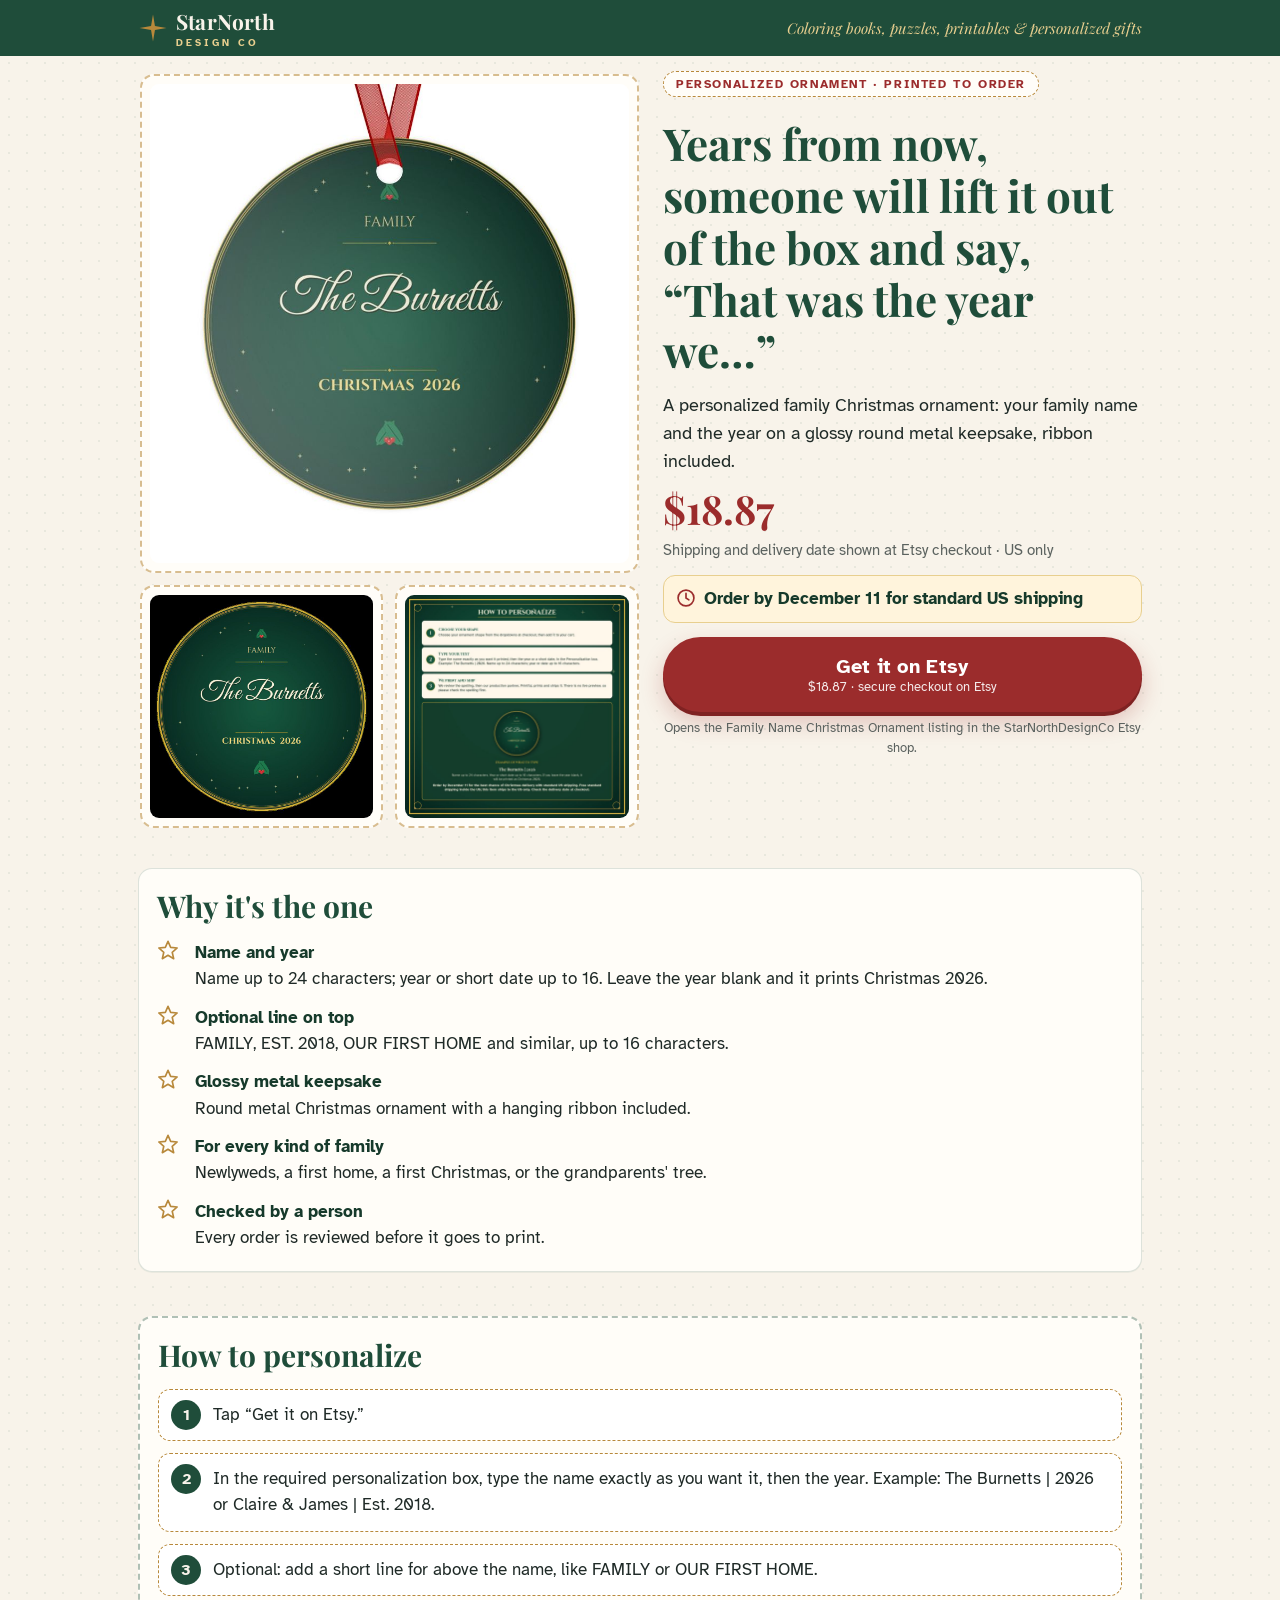
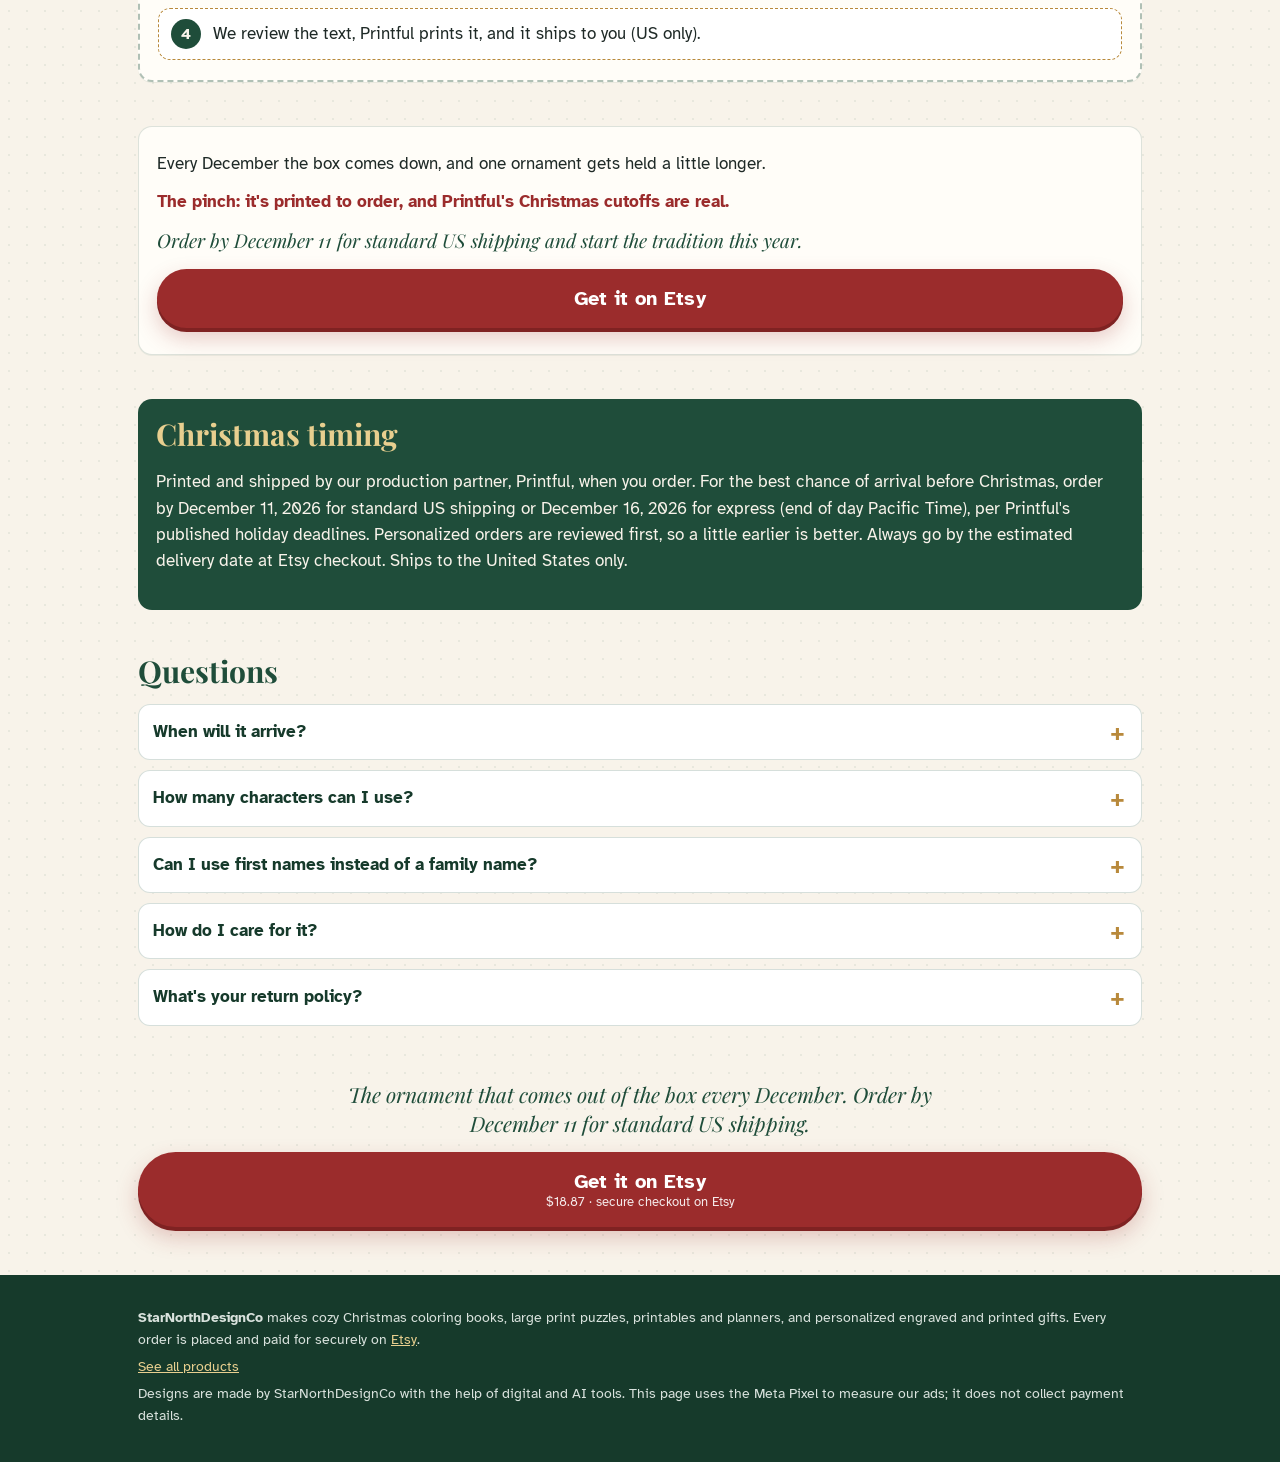
==== personalized-family-christmas-ornament/index.html @ a85f301a "Landing pages for Etsy Ads products" ====
<!doctype html>
<html lang="en"><head>
<meta charset="utf-8"><meta name="viewport" content="width=device-width,initial-scale=1,viewport-fit=cover">
<title>Personalized Christmas Ornament, Custom Family Name and Year | StarNorthDesignCo</title>
<meta name="description" content="Personalized family Christmas ornament with your family name and the year on a glossy round metal keepsake with ribbon. $18.87. Order by Dec 11 for standard US shipping.">
<meta name="theme-color" content="#1F4D3A">
<meta property="og:type" content="product"><meta property="og:title" content="Personalized Christmas Ornament, Custom Family Name and Year | StarNorthDesignCo">
<meta property="og:description" content="Personalized family Christmas ornament with your family name and the year on a glossy round metal keepsake with ribbon. $18.87. Order by Dec 11 for standard US shipping."><meta property="og:image" content="https://dburnett11155-rgb.github.io/starnorth-gifts/img/family-ornament/1.jpg">
<link rel="canonical" href="https://dburnett11155-rgb.github.io/starnorth-gifts/personalized-family-christmas-ornament/">
<link rel="preload" href="../assets/fonts/playfair-bold.woff2" as="font" type="font/woff2" crossorigin>
<link rel="stylesheet" href="../assets/style.css?v=20261118">
<link rel="icon" href="data:image/svg+xml,%3Csvg xmlns='http://www.w3.org/2000/svg' viewBox='0 0 40 40'%3E%3Cpath d='M20 2 L22.6 17.4 L38 20 L22.6 22.6 L20 38 L17.4 22.6 L2 20 L17.4 17.4 Z' fill='%23B8893B'/%3E%3C/svg%3E">
<script src="../config.js?v=20261118"></script>
<script src="../assets/pixel.js?v=20261118" defer></script>
<script type="application/ld+json">{"@context": "https://schema.org", "@type": "Product", "name": "Personalized Christmas Ornament, Family Name and Year", "description": "A personalized family Christmas ornament: your family name and the year on a glossy round metal keepsake, ribbon included.", "image": ["https://dburnett11155-rgb.github.io/starnorth-gifts/img/family-ornament/1.jpg"], "brand": {"@type": "Brand", "name": "StarNorthDesignCo"}, "sku": "4619229461", "offers": {"@type": "Offer", "price": "18.87", "priceCurrency": "USD", "availability": "https://schema.org/InStock", "url": "https://www.etsy.com/listing/4619229461"}}</script>
<script type="application/ld+json">{"@context": "https://schema.org", "@type": "FAQPage", "mainEntity": [{"@type": "Question", "name": "When will it arrive?", "acceptedAnswer": {"@type": "Answer", "text": "Printed and shipped by our production partner, Printful, when you order. For the best chance of arrival before Christmas, order by December 11, 2026 for standard US shipping or December 16, 2026 for express (end of day Pacific Time), per Printful's published holiday deadlines. Personalized orders are reviewed first, so a little earlier is better. Always go by the estimated delivery date at Etsy checkout. Ships to the United States only."}}, {"@type": "Question", "name": "How many characters can I use?", "acceptedAnswer": {"@type": "Answer", "text": "Name up to 24 characters (including spaces); year or short date up to 16; optional top line up to 16. Leave the year blank and it prints Christmas 2026."}}, {"@type": "Question", "name": "Can I use first names instead of a family name?", "acceptedAnswer": {"@type": "Answer", "text": "Yes. For example: Claire & James | Est. 2018."}}, {"@type": "Question", "name": "How do I care for it?", "acceptedAnswer": {"@type": "Answer", "text": "Wipe gently with a soft dry or slightly damp cloth. Store in a dry place between seasons."}}, {"@type": "Question", "name": "What's your return policy?", "acceptedAnswer": {"@type": "Answer", "text": "Because each piece is made to order with your text, please read the Returns & exchanges section on the Etsy listing for the exact policy before you buy. If something arrives damaged, or we made a mistake with your text, message us on Etsy and we'll help."}}]}</script>
</head>
<body>
<header class="top"><div class="wrap">
<a class="brand" href="../"><svg width="30" height="30" viewBox="0 0 40 40" aria-hidden="true"><path d="M20 2 L22.6 17.4 L38 20 L22.6 22.6 L20 38 L17.4 22.6 L2 20 L17.4 17.4 Z" fill="#B8893B"/></svg><span><b>StarNorth</b><small>DESIGN CO</small></span></a>
<span class="tag">Coloring books, puzzles, printables &amp; personalized gifts</span>
</div></header>
<main>
<div class="hero"><div class="wrap grid">
 <div><div class="gallery"><figure><img src="../img/family-ornament/1.jpg" alt="Personalized family Christmas ornament reading Family The Burnetts Christmas 2026" width="900" height="900" fetchpriority="high" decoding="async"></figure><figure><img src="../img/family-ornament/2.jpg" alt="Round metal family name ornament design" width="900" height="900" loading="lazy" decoding="async"></figure><figure><img src="../img/family-ornament/3.jpg" alt="How to personalize the family Christmas ornament" width="900" height="900" loading="lazy" decoding="async"></figure></div><p class="hint">Swipe for more photos</p></div>
 <div>
  <span class="eyebrow">Personalized ornament · printed to order</span>
  <h1>Years from now, someone will lift it out of the box and say, “That was the year we…”</h1>
  <p class="sub">A personalized family Christmas ornament: your family name and the year on a glossy round metal keepsake, ribbon included.</p>
  <div class="price"><strong>$18.87</strong><span>Shipping and delivery date shown at Etsy checkout · US only</span></div>
  <div class="cutoff"><svg width="20" height="20" viewBox="0 0 24 24" aria-hidden="true"><circle cx="12" cy="12" r="9.5" fill="none" stroke="#9B2C2C" stroke-width="2"/><path d="M12 6.5V12l3.5 2.2" fill="none" stroke="#9B2C2C" stroke-width="2" stroke-linecap="round"/></svg><span>Order by December 11 for standard US shipping</span></div>
  <a class="btn" data-etsy data-listing="4619229461" data-name="Family Name Christmas Ornament" data-price="18.87" data-placement="hero" href="https://www.etsy.com/listing/4619229461" rel="noopener">Get it on Etsy<small>$18.87 · secure checkout on Etsy</small></a>
  <p class="fine">Opens the Family Name Christmas Ornament listing in the StarNorthDesignCo Etsy shop.</p>
 </div>
</div></div>
<section><div class="wrap"><div class="card"><h2>Why it's the one</h2><ul class="bul"><li><svg class="star" width="22" height="22" viewBox="0 0 24 24" aria-hidden="true"><path d="M12 1.5l2.9 6.6 7.1.6-5.4 4.7 1.6 7-6.2-3.7-6.2 3.7 1.6-7L2 8.7l7.1-.6z" fill="none" stroke="#B8893B" stroke-width="1.8" stroke-linejoin="round"/></svg><span><b>Name and year</b>Name up to 24 characters; year or short date up to 16. Leave the year blank and it prints Christmas 2026.</span></li><li><svg class="star" width="22" height="22" viewBox="0 0 24 24" aria-hidden="true"><path d="M12 1.5l2.9 6.6 7.1.6-5.4 4.7 1.6 7-6.2-3.7-6.2 3.7 1.6-7L2 8.7l7.1-.6z" fill="none" stroke="#B8893B" stroke-width="1.8" stroke-linejoin="round"/></svg><span><b>Optional line on top</b>FAMILY, EST. 2018, OUR FIRST HOME and similar, up to 16 characters.</span></li><li><svg class="star" width="22" height="22" viewBox="0 0 24 24" aria-hidden="true"><path d="M12 1.5l2.9 6.6 7.1.6-5.4 4.7 1.6 7-6.2-3.7-6.2 3.7 1.6-7L2 8.7l7.1-.6z" fill="none" stroke="#B8893B" stroke-width="1.8" stroke-linejoin="round"/></svg><span><b>Glossy metal keepsake</b>Round metal Christmas ornament with a hanging ribbon included.</span></li><li><svg class="star" width="22" height="22" viewBox="0 0 24 24" aria-hidden="true"><path d="M12 1.5l2.9 6.6 7.1.6-5.4 4.7 1.6 7-6.2-3.7-6.2 3.7 1.6-7L2 8.7l7.1-.6z" fill="none" stroke="#B8893B" stroke-width="1.8" stroke-linejoin="round"/></svg><span><b>For every kind of family</b>Newlyweds, a first home, a first Christmas, or the grandparents&#x27; tree.</span></li><li><svg class="star" width="22" height="22" viewBox="0 0 24 24" aria-hidden="true"><path d="M12 1.5l2.9 6.6 7.1.6-5.4 4.7 1.6 7-6.2-3.7-6.2 3.7 1.6-7L2 8.7l7.1-.6z" fill="none" stroke="#B8893B" stroke-width="1.8" stroke-linejoin="round"/></svg><span><b>Checked by a person</b>Every order is reviewed before it goes to print.</span></li></ul></div></div></section>
<section><div class="wrap"><div class="card outline"><h2>How to personalize</h2><ol class="steps"><li>Tap “Get it on Etsy.”</li><li>In the required personalization box, type the name exactly as you want it, then the year. Example: The Burnetts | 2026 or Claire &amp; James | Est. 2018.</li><li>Optional: add a short line for above the name, like FAMILY or OUR FIRST HOME.</li><li>We review the text, Printful prints it, and it ships to you (US only).</li></ol></div></div></section>
<section><div class="wrap"><div class="card swing"><p>Every December the box comes down, and one ornament gets held a little longer.</p><p class="pinch">The pinch: it&#x27;s printed to order, and Printful&#x27;s Christmas cutoffs are real.</p><p class="relief">Order by December 11 for standard US shipping and start the tradition this year.</p><a class="btn" data-etsy data-listing="4619229461" data-name="Family Name Christmas Ornament" data-price="18.87" data-placement="story" href="https://www.etsy.com/listing/4619229461" rel="noopener">Get it on Etsy</a></div></div></section>
<section><div class="wrap"><div class="timing"><h2>Christmas timing</h2><p>Printed and shipped by our production partner, Printful, when you order. For the best chance of arrival before Christmas, order by December 11, 2026 for standard US shipping or December 16, 2026 for express (end of day Pacific Time), per Printful&#x27;s published holiday deadlines. Personalized orders are reviewed first, so a little earlier is better. Always go by the estimated delivery date at Etsy checkout. Ships to the United States only.</p></div></div></section>
<section><div class="wrap"><h2>Questions</h2><details><summary>When will it arrive?</summary><p>Printed and shipped by our production partner, Printful, when you order. For the best chance of arrival before Christmas, order by December 11, 2026 for standard US shipping or December 16, 2026 for express (end of day Pacific Time), per Printful&#x27;s published holiday deadlines. Personalized orders are reviewed first, so a little earlier is better. Always go by the estimated delivery date at Etsy checkout. Ships to the United States only.</p></details><details><summary>How many characters can I use?</summary><p>Name up to 24 characters (including spaces); year or short date up to 16; optional top line up to 16. Leave the year blank and it prints Christmas 2026.</p></details><details><summary>Can I use first names instead of a family name?</summary><p>Yes. For example: Claire &amp; James | Est. 2018.</p></details><details><summary>How do I care for it?</summary><p>Wipe gently with a soft dry or slightly damp cloth. Store in a dry place between seasons.</p></details><details><summary>What&#x27;s your return policy?</summary><p>Because each piece is made to order with your text, please read the Returns &amp; exchanges section on the Etsy listing for the exact policy before you buy. If something arrives damaged, or we made a mistake with your text, message us on Etsy and we&#x27;ll help.</p></details></div></section>
<section><div class="wrap"><p class="core">The ornament that comes out of the box every December. Order by December 11 for standard US shipping.</p><a class="btn" data-etsy data-listing="4619229461" data-name="Family Name Christmas Ornament" data-price="18.87" data-placement="bottom" href="https://www.etsy.com/listing/4619229461" rel="noopener">Get it on Etsy<small>$18.87 · secure checkout on Etsy</small></a></div></section>
</main>
<footer class="foot"><div class="wrap">
<p><b>StarNorthDesignCo</b> makes cozy Christmas coloring books, large print puzzles, printables and planners, and personalized engraved and printed gifts. Every order is placed and paid for securely on <a href="https://www.etsy.com/shop/StarNorthDesignCo" rel="noopener">Etsy</a>.</p>
<p><a href="../">See all products</a></p>
<p>Designs are made by StarNorthDesignCo with the help of digital and AI tools. This page uses the Meta Pixel to measure our ads; it does not collect payment details.</p>
</div></footer>
<div class="sticky"><div class="wrap"><div class="p">$18.87<small>Order by December 11 for standard US shipping</small></div><a class="btn" data-etsy data-listing="4619229461" data-name="Family Name Christmas Ornament" data-price="18.87" data-placement="sticky" href="https://www.etsy.com/listing/4619229461" rel="noopener">Get it on Etsy</a></div></div>
</body></html>
---- assets/style.css ----
@font-face{font-family:"Playfair";src:url(fonts/playfair-bold.woff2) format("woff2");font-weight:700;font-display:swap}
@font-face{font-family:"Playfair";src:url(fonts/playfair-italic.woff2) format("woff2");font-style:italic;font-weight:400;font-display:swap}
@font-face{font-family:"Atkinson";src:url(fonts/atkinson.woff2) format("woff2");font-weight:400;font-display:swap}
@font-face{font-family:"Atkinson";src:url(fonts/atkinson-bold.woff2) format("woff2");font-weight:700;font-display:swap}
:root{--green:#1F4D3A;--green-d:#163a2b;--gold:#B8893B;--gold-l:#E8CF8F;--red:#9B2C2C;--red-d:#7f2222;--cream:#F8F3EA;--paper:#fffdf8;--ink:#1F2A27;--muted:#5b625f;--r:14px}
*{box-sizing:border-box}
html{-webkit-text-size-adjust:100%}
body{margin:0;font:400 17px/1.55 Atkinson,system-ui,-apple-system,"Segoe UI",Roboto,sans-serif;color:var(--ink);
 background:var(--cream) radial-gradient(rgba(31,77,58,.07) 1px,transparent 1.2px) 0 0/18px 18px;padding-bottom:84px}
img{max-width:100%;height:auto;display:block}
a{color:var(--green)}
h1,h2,h3{font-family:Playfair,Georgia,serif;font-weight:700;line-height:1.18;color:var(--green);margin:0 0 .5em}
.wrap{max-width:1040px;margin:0 auto;padding:0 18px}
.top{background:var(--green);color:var(--cream)}
.top .wrap{display:flex;align-items:center;gap:10px;min-height:56px}
.brand{display:flex;align-items:center;gap:8px;color:var(--cream);text-decoration:none}
.brand b{font:700 21px Playfair,Georgia,serif;letter-spacing:.2px}
.brand small{font:700 10px Atkinson,sans-serif;letter-spacing:3px;color:var(--gold-l);display:block;margin-top:-3px}
.tag{margin-left:auto;font:italic 400 13px Playfair,Georgia,serif;color:var(--gold-l);text-align:right;max-width:52%}
.hero{padding:14px 0 8px}
.grid{display:grid;gap:22px}
.eyebrow{display:inline-block;font:700 12px Atkinson,sans-serif;letter-spacing:1.6px;text-transform:uppercase;color:var(--red);border:1.5px dashed var(--gold);border-radius:999px;padding:5px 12px;background:var(--paper)}
h1{font-size:clamp(28px,7.4vw,44px);margin:.45em 0 .35em}
.sub{font-size:18px;color:var(--ink);margin:0 0 14px}
.price{display:flex;align-items:baseline;gap:10px;flex-wrap:wrap;margin:6px 0 4px}
.price strong{font:700 40px/1 Playfair,Georgia,serif;color:var(--red)}
.price span{font-size:15px;color:var(--muted)}
.cutoff{display:flex;gap:8px;align-items:flex-start;background:#fff4dc;border:1.5px solid var(--gold-l);border-radius:12px;padding:10px 12px;margin:12px 0;font-weight:700;color:var(--green-d)}
.cutoff svg{flex:none;margin-top:2px}
.btn{display:block;text-align:center;text-decoration:none;font:700 20px Atkinson,sans-serif;letter-spacing:.3px;color:#fff;background:var(--red);
 border-radius:999px;padding:17px 22px;box-shadow:0 4px 0 var(--red-d),0 10px 22px rgba(155,44,44,.25);margin:14px 0 6px;transition:transform .08s}
.btn:active{transform:translateY(2px);box-shadow:0 2px 0 var(--red-d)}
.btn small{display:block;font-size:13px;font-weight:400;opacity:.9;letter-spacing:0}
.fine{font-size:13px;color:var(--muted);text-align:center;margin:4px 0 0}
.gallery{display:flex;gap:12px;overflow-x:auto;scroll-snap-type:x mandatory;padding:4px 2px 10px;-webkit-overflow-scrolling:touch}
.gallery figure{flex:0 0 80%;margin:0;scroll-snap-align:center;background:var(--paper);border:2px dashed rgba(184,137,59,.55);border-radius:var(--r);padding:8px}
.gallery img{border-radius:9px;width:100%;aspect-ratio:1/1;object-fit:contain;background:#fff}
.hint{font-size:13px;color:var(--muted);text-align:center;margin:0}
section{padding:22px 0}
.card{background:var(--paper);border:1.5px solid rgba(31,77,58,.15);border-radius:var(--r);padding:20px 18px;box-shadow:0 1px 0 rgba(31,77,58,.06)}
.card.outline{border:2px dashed rgba(31,77,58,.35)}
h2{font-size:clamp(23px,5.6vw,30px)}
.bul{list-style:none;padding:0;margin:0;display:grid;gap:12px}
.bul li{display:grid;grid-template-columns:28px 1fr;gap:10px;align-items:start}
.bul b{display:block;color:var(--green-d)}
.star{color:var(--gold)}
.steps{counter-reset:s;list-style:none;padding:0;margin:0;display:grid;gap:12px}
.steps li{counter-increment:s;position:relative;padding:12px 12px 12px 54px;background:#fff;border:1.5px dashed var(--gold);border-radius:12px}
.steps li:before{content:counter(s);position:absolute;left:12px;top:10px;width:30px;height:30px;border-radius:50%;background:var(--green);color:var(--cream);font:700 16px/30px Atkinson,sans-serif;text-align:center}
.swing p{margin:.2em 0 .7em}
.swing .pinch{color:var(--red);font-weight:700}
.swing .relief{font:italic 400 19px/1.45 Playfair,Georgia,serif;color:var(--green)}
.timing{background:var(--green);color:var(--cream);border-radius:var(--r);padding:18px}
.timing h2{color:var(--gold-l)}
details{background:#fff;border:1.5px solid rgba(31,77,58,.18);border-radius:12px;margin:0 0 10px;padding:0 14px}
summary{cursor:pointer;font-weight:700;padding:14px 26px 14px 0;list-style:none;position:relative;color:var(--green-d)}
summary::-webkit-details-marker{display:none}
summary:after{content:"+";position:absolute;right:2px;top:9px;font-size:24px;color:var(--gold)}
details[open] summary:after{content:"–"}
details p{margin:0 0 14px}
.core{text-align:center;font:italic 400 21px/1.4 Playfair,Georgia,serif;color:var(--green);margin:0 auto 6px;max-width:620px}
.foot{background:var(--green-d);color:#d9e2dd;font-size:14px;padding:26px 0 30px;margin-top:20px}
.foot a{color:var(--gold-l)}
.foot p{margin:.4em 0}
.sticky{position:fixed;left:0;right:0;bottom:0;z-index:20;background:rgba(255,253,248,.97);border-top:2px solid var(--gold-l);box-shadow:0 -6px 18px rgba(0,0,0,.08);padding:10px 14px calc(10px + env(safe-area-inset-bottom))}
.sticky .wrap{display:flex;align-items:center;gap:12px;padding:0}
.sticky .p{font:700 24px Playfair,Georgia,serif;color:var(--red);white-space:nowrap}
.sticky .p small{display:block;font:400 11px Atkinson,sans-serif;color:var(--muted);max-width:120px;white-space:normal;line-height:1.2}
.sticky .btn{flex:1;margin:0;padding:13px 16px;font-size:17px}
/* index */
.cards{display:grid;gap:16px;grid-template-columns:1fr}
.pcard{display:grid;grid-template-columns:112px 1fr;gap:12px;align-items:center;text-decoration:none;color:var(--ink);background:var(--paper);border:2px dashed rgba(184,137,59,.5);border-radius:var(--r);padding:10px}
.pcard img{border-radius:9px;background:#fff;aspect-ratio:1/1;object-fit:contain}
.pcard h3{font-size:18px;margin:0 0 4px}
.pcard .pp{color:var(--red);font-weight:700}
.pcard .k{font-size:12px;letter-spacing:1.2px;text-transform:uppercase;color:var(--muted)}
.featured{border-color:var(--red)}
@media(min-width:760px){
 body{padding-bottom:0}
 .grid{grid-template-columns:1.05fr 1fr;align-items:start}
 .gallery{display:grid;grid-template-columns:1fr 1fr;overflow:visible}
 .gallery figure{flex:none}
 .gallery figure:first-child{grid-column:1/-1}
 .hint{display:none}
 .sticky{display:none}
 .cards{grid-template-columns:1fr 1fr}
 .tag{font-size:15px}
}
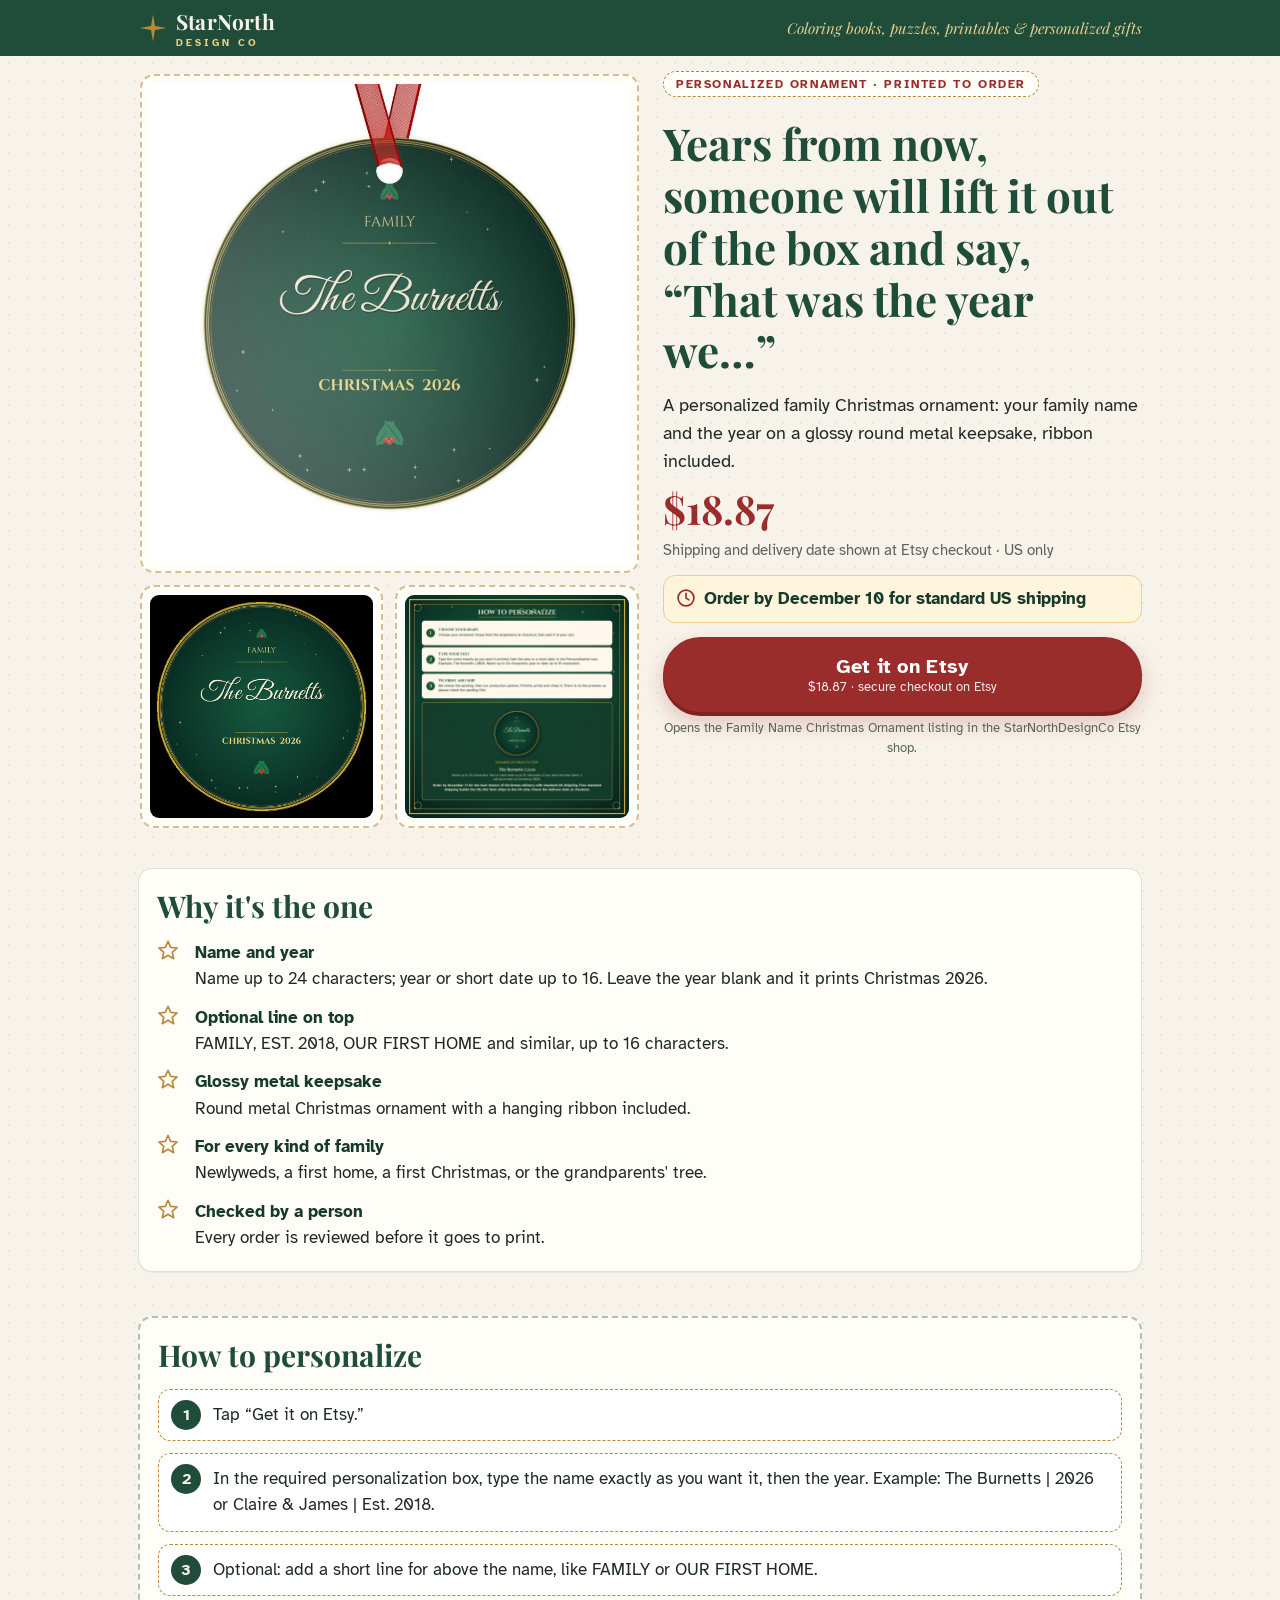
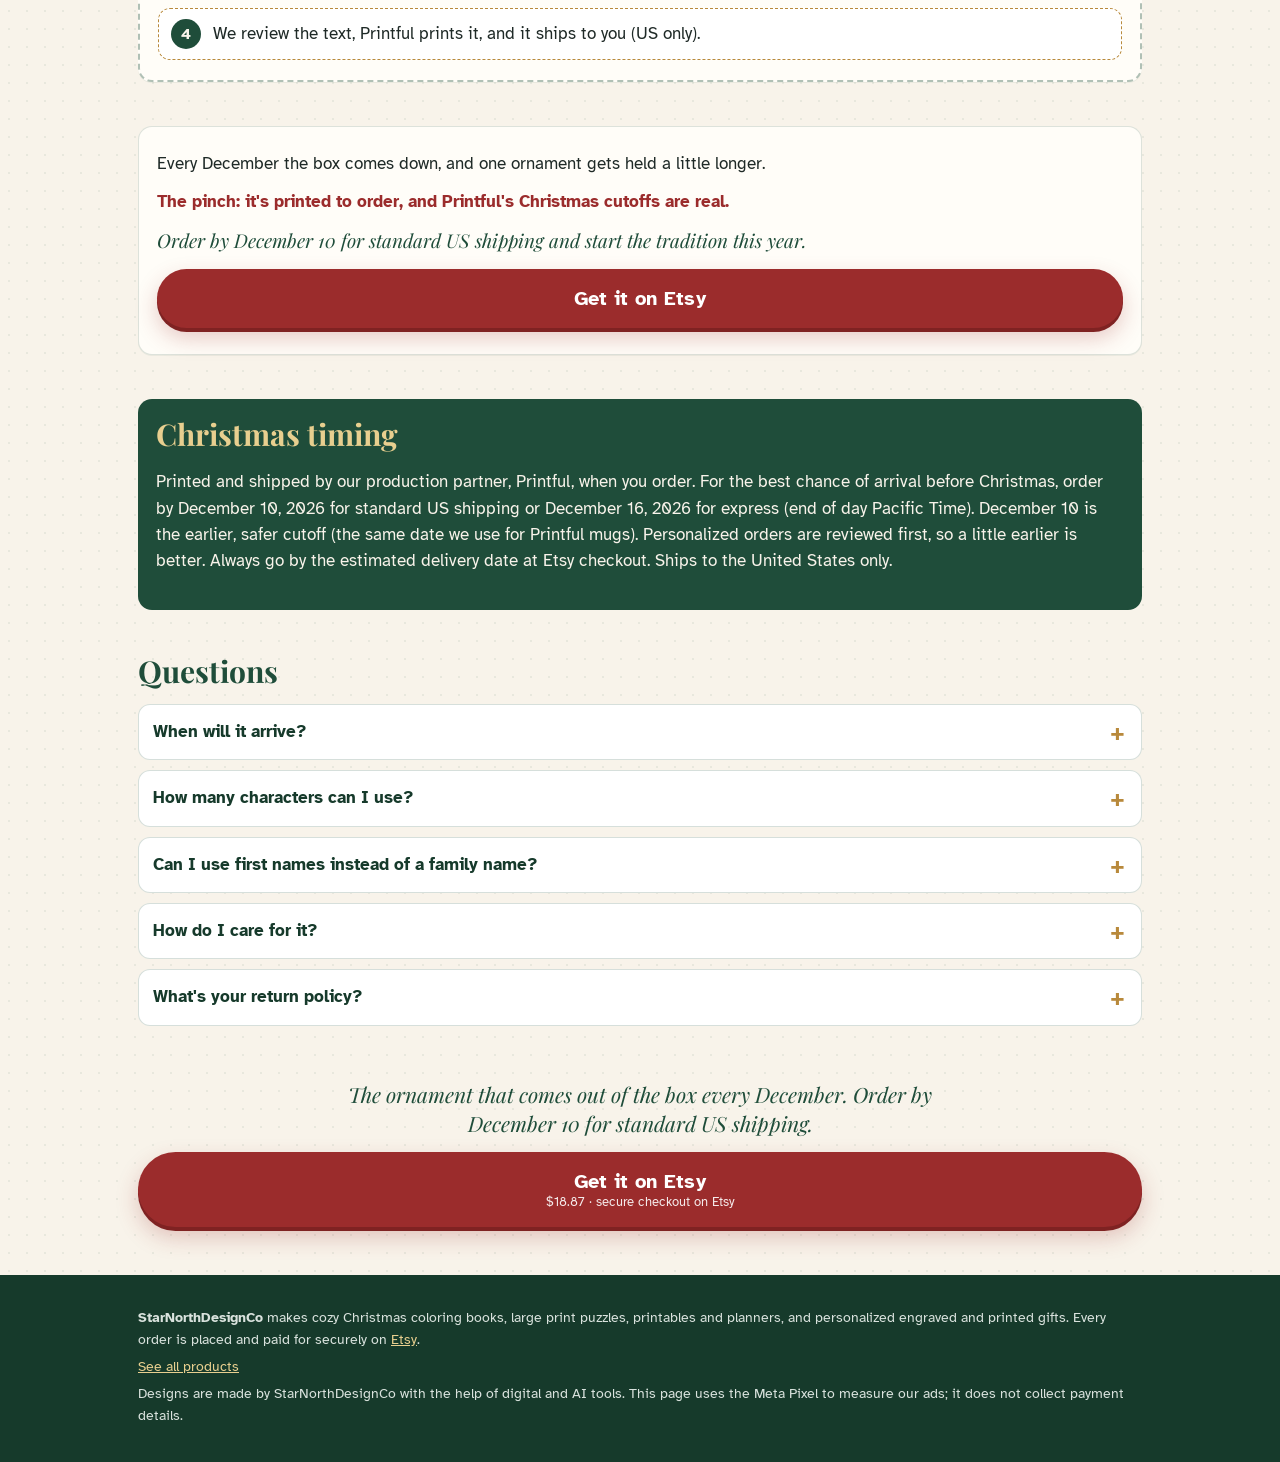
==== commit e3a96807: "Fix tumbler engraving copy and ornament order-by dates Tumblers are laser engraved (design shows as " ====
--- a/personalized-family-christmas-ornament/index.html
+++ b/personalized-family-christmas-ornament/index.html
@@ -2,10 +2,10 @@
 <html lang="en"><head>
 <meta charset="utf-8"><meta name="viewport" content="width=device-width,initial-scale=1,viewport-fit=cover">
 <title>Personalized Christmas Ornament, Custom Family Name and Year | StarNorthDesignCo</title>
-<meta name="description" content="Personalized family Christmas ornament with your family name and the year on a glossy round metal keepsake with ribbon. $18.87. Order by Dec 11 for standard US shipping.">
+<meta name="description" content="Personalized family Christmas ornament with your family name and the year on a glossy round metal keepsake with ribbon. $18.87. Order by Dec 10 for standard US shipping.">
 <meta name="theme-color" content="#1F4D3A">
 <meta property="og:type" content="product"><meta property="og:title" content="Personalized Christmas Ornament, Custom Family Name and Year | StarNorthDesignCo">
-<meta property="og:description" content="Personalized family Christmas ornament with your family name and the year on a glossy round metal keepsake with ribbon. $18.87. Order by Dec 11 for standard US shipping."><meta property="og:image" content="https://dburnett11155-rgb.github.io/starnorth-gifts/img/family-ornament/1.jpg">
+<meta property="og:description" content="Personalized family Christmas ornament with your family name and the year on a glossy round metal keepsake with ribbon. $18.87. Order by Dec 10 for standard US shipping."><meta property="og:image" content="https://dburnett11155-rgb.github.io/starnorth-gifts/img/family-ornament/1.jpg">
 <link rel="canonical" href="https://dburnett11155-rgb.github.io/starnorth-gifts/personalized-family-christmas-ornament/">
 <link rel="preload" href="../assets/fonts/playfair-bold.woff2" as="font" type="font/woff2" crossorigin>
 <link rel="stylesheet" href="../assets/style.css?v=20261118">
@@ -13,7 +13,7 @@
 <script src="../config.js?v=20261118"></script>
 <script src="../assets/pixel.js?v=20261118" defer></script>
 <script type="application/ld+json">{"@context": "https://schema.org", "@type": "Product", "name": "Personalized Christmas Ornament, Family Name and Year", "description": "A personalized family Christmas ornament: your family name and the year on a glossy round metal keepsake, ribbon included.", "image": ["https://dburnett11155-rgb.github.io/starnorth-gifts/img/family-ornament/1.jpg"], "brand": {"@type": "Brand", "name": "StarNorthDesignCo"}, "sku": "4619229461", "offers": {"@type": "Offer", "price": "18.87", "priceCurrency": "USD", "availability": "https://schema.org/InStock", "url": "https://www.etsy.com/listing/4619229461"}}</script>
-<script type="application/ld+json">{"@context": "https://schema.org", "@type": "FAQPage", "mainEntity": [{"@type": "Question", "name": "When will it arrive?", "acceptedAnswer": {"@type": "Answer", "text": "Printed and shipped by our production partner, Printful, when you order. For the best chance of arrival before Christmas, order by December 11, 2026 for standard US shipping or December 16, 2026 for express (end of day Pacific Time), per Printful's published holiday deadlines. Personalized orders are reviewed first, so a little earlier is better. Always go by the estimated delivery date at Etsy checkout. Ships to the United States only."}}, {"@type": "Question", "name": "How many characters can I use?", "acceptedAnswer": {"@type": "Answer", "text": "Name up to 24 characters (including spaces); year or short date up to 16; optional top line up to 16. Leave the year blank and it prints Christmas 2026."}}, {"@type": "Question", "name": "Can I use first names instead of a family name?", "acceptedAnswer": {"@type": "Answer", "text": "Yes. For example: Claire & James | Est. 2018."}}, {"@type": "Question", "name": "How do I care for it?", "acceptedAnswer": {"@type": "Answer", "text": "Wipe gently with a soft dry or slightly damp cloth. Store in a dry place between seasons."}}, {"@type": "Question", "name": "What's your return policy?", "acceptedAnswer": {"@type": "Answer", "text": "Because each piece is made to order with your text, please read the Returns & exchanges section on the Etsy listing for the exact policy before you buy. If something arrives damaged, or we made a mistake with your text, message us on Etsy and we'll help."}}]}</script>
+<script type="application/ld+json">{"@context": "https://schema.org", "@type": "FAQPage", "mainEntity": [{"@type": "Question", "name": "When will it arrive?", "acceptedAnswer": {"@type": "Answer", "text": "Printed and shipped by our production partner, Printful, when you order. For the best chance of arrival before Christmas, order by December 10, 2026 for standard US shipping or December 16, 2026 for express (end of day Pacific Time). December 10 is the earlier, safer cutoff (the same date we use for Printful mugs). Personalized orders are reviewed first, so a little earlier is better. Always go by the estimated delivery date at Etsy checkout. Ships to the United States only."}}, {"@type": "Question", "name": "How many characters can I use?", "acceptedAnswer": {"@type": "Answer", "text": "Name up to 24 characters (including spaces); year or short date up to 16; optional top line up to 16. Leave the year blank and it prints Christmas 2026."}}, {"@type": "Question", "name": "Can I use first names instead of a family name?", "acceptedAnswer": {"@type": "Answer", "text": "Yes. For example: Claire & James | Est. 2018."}}, {"@type": "Question", "name": "How do I care for it?", "acceptedAnswer": {"@type": "Answer", "text": "Wipe gently with a soft dry or slightly damp cloth. Store in a dry place between seasons."}}, {"@type": "Question", "name": "What's your return policy?", "acceptedAnswer": {"@type": "Answer", "text": "Because each piece is made to order with your text, please read the Returns & exchanges section on the Etsy listing for the exact policy before you buy. If something arrives damaged, or we made a mistake with your text, message us on Etsy and we'll help."}}]}</script>
 </head>
 <body>
 <header class="top"><div class="wrap">
@@ -28,22 +28,22 @@
   <h1>Years from now, someone will lift it out of the box and say, “That was the year we…”</h1>
   <p class="sub">A personalized family Christmas ornament: your family name and the year on a glossy round metal keepsake, ribbon included.</p>
   <div class="price"><strong>$18.87</strong><span>Shipping and delivery date shown at Etsy checkout · US only</span></div>
-  <div class="cutoff"><svg width="20" height="20" viewBox="0 0 24 24" aria-hidden="true"><circle cx="12" cy="12" r="9.5" fill="none" stroke="#9B2C2C" stroke-width="2"/><path d="M12 6.5V12l3.5 2.2" fill="none" stroke="#9B2C2C" stroke-width="2" stroke-linecap="round"/></svg><span>Order by December 11 for standard US shipping</span></div>
+  <div class="cutoff"><svg width="20" height="20" viewBox="0 0 24 24" aria-hidden="true"><circle cx="12" cy="12" r="9.5" fill="none" stroke="#9B2C2C" stroke-width="2"/><path d="M12 6.5V12l3.5 2.2" fill="none" stroke="#9B2C2C" stroke-width="2" stroke-linecap="round"/></svg><span>Order by December 10 for standard US shipping</span></div>
   <a class="btn" data-etsy data-listing="4619229461" data-name="Family Name Christmas Ornament" data-price="18.87" data-placement="hero" href="https://www.etsy.com/listing/4619229461" rel="noopener">Get it on Etsy<small>$18.87 · secure checkout on Etsy</small></a>
   <p class="fine">Opens the Family Name Christmas Ornament listing in the StarNorthDesignCo Etsy shop.</p>
  </div>
 </div></div>
 <section><div class="wrap"><div class="card"><h2>Why it's the one</h2><ul class="bul"><li><svg class="star" width="22" height="22" viewBox="0 0 24 24" aria-hidden="true"><path d="M12 1.5l2.9 6.6 7.1.6-5.4 4.7 1.6 7-6.2-3.7-6.2 3.7 1.6-7L2 8.7l7.1-.6z" fill="none" stroke="#B8893B" stroke-width="1.8" stroke-linejoin="round"/></svg><span><b>Name and year</b>Name up to 24 characters; year or short date up to 16. Leave the year blank and it prints Christmas 2026.</span></li><li><svg class="star" width="22" height="22" viewBox="0 0 24 24" aria-hidden="true"><path d="M12 1.5l2.9 6.6 7.1.6-5.4 4.7 1.6 7-6.2-3.7-6.2 3.7 1.6-7L2 8.7l7.1-.6z" fill="none" stroke="#B8893B" stroke-width="1.8" stroke-linejoin="round"/></svg><span><b>Optional line on top</b>FAMILY, EST. 2018, OUR FIRST HOME and similar, up to 16 characters.</span></li><li><svg class="star" width="22" height="22" viewBox="0 0 24 24" aria-hidden="true"><path d="M12 1.5l2.9 6.6 7.1.6-5.4 4.7 1.6 7-6.2-3.7-6.2 3.7 1.6-7L2 8.7l7.1-.6z" fill="none" stroke="#B8893B" stroke-width="1.8" stroke-linejoin="round"/></svg><span><b>Glossy metal keepsake</b>Round metal Christmas ornament with a hanging ribbon included.</span></li><li><svg class="star" width="22" height="22" viewBox="0 0 24 24" aria-hidden="true"><path d="M12 1.5l2.9 6.6 7.1.6-5.4 4.7 1.6 7-6.2-3.7-6.2 3.7 1.6-7L2 8.7l7.1-.6z" fill="none" stroke="#B8893B" stroke-width="1.8" stroke-linejoin="round"/></svg><span><b>For every kind of family</b>Newlyweds, a first home, a first Christmas, or the grandparents&#x27; tree.</span></li><li><svg class="star" width="22" height="22" viewBox="0 0 24 24" aria-hidden="true"><path d="M12 1.5l2.9 6.6 7.1.6-5.4 4.7 1.6 7-6.2-3.7-6.2 3.7 1.6-7L2 8.7l7.1-.6z" fill="none" stroke="#B8893B" stroke-width="1.8" stroke-linejoin="round"/></svg><span><b>Checked by a person</b>Every order is reviewed before it goes to print.</span></li></ul></div></div></section>
 <section><div class="wrap"><div class="card outline"><h2>How to personalize</h2><ol class="steps"><li>Tap “Get it on Etsy.”</li><li>In the required personalization box, type the name exactly as you want it, then the year. Example: The Burnetts | 2026 or Claire &amp; James | Est. 2018.</li><li>Optional: add a short line for above the name, like FAMILY or OUR FIRST HOME.</li><li>We review the text, Printful prints it, and it ships to you (US only).</li></ol></div></div></section>
-<section><div class="wrap"><div class="card swing"><p>Every December the box comes down, and one ornament gets held a little longer.</p><p class="pinch">The pinch: it&#x27;s printed to order, and Printful&#x27;s Christmas cutoffs are real.</p><p class="relief">Order by December 11 for standard US shipping and start the tradition this year.</p><a class="btn" data-etsy data-listing="4619229461" data-name="Family Name Christmas Ornament" data-price="18.87" data-placement="story" href="https://www.etsy.com/listing/4619229461" rel="noopener">Get it on Etsy</a></div></div></section>
-<section><div class="wrap"><div class="timing"><h2>Christmas timing</h2><p>Printed and shipped by our production partner, Printful, when you order. For the best chance of arrival before Christmas, order by December 11, 2026 for standard US shipping or December 16, 2026 for express (end of day Pacific Time), per Printful&#x27;s published holiday deadlines. Personalized orders are reviewed first, so a little earlier is better. Always go by the estimated delivery date at Etsy checkout. Ships to the United States only.</p></div></div></section>
-<section><div class="wrap"><h2>Questions</h2><details><summary>When will it arrive?</summary><p>Printed and shipped by our production partner, Printful, when you order. For the best chance of arrival before Christmas, order by December 11, 2026 for standard US shipping or December 16, 2026 for express (end of day Pacific Time), per Printful&#x27;s published holiday deadlines. Personalized orders are reviewed first, so a little earlier is better. Always go by the estimated delivery date at Etsy checkout. Ships to the United States only.</p></details><details><summary>How many characters can I use?</summary><p>Name up to 24 characters (including spaces); year or short date up to 16; optional top line up to 16. Leave the year blank and it prints Christmas 2026.</p></details><details><summary>Can I use first names instead of a family name?</summary><p>Yes. For example: Claire &amp; James | Est. 2018.</p></details><details><summary>How do I care for it?</summary><p>Wipe gently with a soft dry or slightly damp cloth. Store in a dry place between seasons.</p></details><details><summary>What&#x27;s your return policy?</summary><p>Because each piece is made to order with your text, please read the Returns &amp; exchanges section on the Etsy listing for the exact policy before you buy. If something arrives damaged, or we made a mistake with your text, message us on Etsy and we&#x27;ll help.</p></details></div></section>
-<section><div class="wrap"><p class="core">The ornament that comes out of the box every December. Order by December 11 for standard US shipping.</p><a class="btn" data-etsy data-listing="4619229461" data-name="Family Name Christmas Ornament" data-price="18.87" data-placement="bottom" href="https://www.etsy.com/listing/4619229461" rel="noopener">Get it on Etsy<small>$18.87 · secure checkout on Etsy</small></a></div></section>
+<section><div class="wrap"><div class="card swing"><p>Every December the box comes down, and one ornament gets held a little longer.</p><p class="pinch">The pinch: it&#x27;s printed to order, and Printful&#x27;s Christmas cutoffs are real.</p><p class="relief">Order by December 10 for standard US shipping and start the tradition this year.</p><a class="btn" data-etsy data-listing="4619229461" data-name="Family Name Christmas Ornament" data-price="18.87" data-placement="story" href="https://www.etsy.com/listing/4619229461" rel="noopener">Get it on Etsy</a></div></div></section>
+<section><div class="wrap"><div class="timing"><h2>Christmas timing</h2><p>Printed and shipped by our production partner, Printful, when you order. For the best chance of arrival before Christmas, order by December 10, 2026 for standard US shipping or December 16, 2026 for express (end of day Pacific Time). December 10 is the earlier, safer cutoff (the same date we use for Printful mugs). Personalized orders are reviewed first, so a little earlier is better. Always go by the estimated delivery date at Etsy checkout. Ships to the United States only.</p></div></div></section>
+<section><div class="wrap"><h2>Questions</h2><details><summary>When will it arrive?</summary><p>Printed and shipped by our production partner, Printful, when you order. For the best chance of arrival before Christmas, order by December 10, 2026 for standard US shipping or December 16, 2026 for express (end of day Pacific Time). December 10 is the earlier, safer cutoff (the same date we use for Printful mugs). Personalized orders are reviewed first, so a little earlier is better. Always go by the estimated delivery date at Etsy checkout. Ships to the United States only.</p></details><details><summary>How many characters can I use?</summary><p>Name up to 24 characters (including spaces); year or short date up to 16; optional top line up to 16. Leave the year blank and it prints Christmas 2026.</p></details><details><summary>Can I use first names instead of a family name?</summary><p>Yes. For example: Claire &amp; James | Est. 2018.</p></details><details><summary>How do I care for it?</summary><p>Wipe gently with a soft dry or slightly damp cloth. Store in a dry place between seasons.</p></details><details><summary>What&#x27;s your return policy?</summary><p>Because each piece is made to order with your text, please read the Returns &amp; exchanges section on the Etsy listing for the exact policy before you buy. If something arrives damaged, or we made a mistake with your text, message us on Etsy and we&#x27;ll help.</p></details></div></section>
+<section><div class="wrap"><p class="core">The ornament that comes out of the box every December. Order by December 10 for standard US shipping.</p><a class="btn" data-etsy data-listing="4619229461" data-name="Family Name Christmas Ornament" data-price="18.87" data-placement="bottom" href="https://www.etsy.com/listing/4619229461" rel="noopener">Get it on Etsy<small>$18.87 · secure checkout on Etsy</small></a></div></section>
 </main>
 <footer class="foot"><div class="wrap">
 <p><b>StarNorthDesignCo</b> makes cozy Christmas coloring books, large print puzzles, printables and planners, and personalized engraved and printed gifts. Every order is placed and paid for securely on <a href="https://www.etsy.com/shop/StarNorthDesignCo" rel="noopener">Etsy</a>.</p>
 <p><a href="../">See all products</a></p>
 <p>Designs are made by StarNorthDesignCo with the help of digital and AI tools. This page uses the Meta Pixel to measure our ads; it does not collect payment details.</p>
 </div></footer>
-<div class="sticky"><div class="wrap"><div class="p">$18.87<small>Order by December 11 for standard US shipping</small></div><a class="btn" data-etsy data-listing="4619229461" data-name="Family Name Christmas Ornament" data-price="18.87" data-placement="sticky" href="https://www.etsy.com/listing/4619229461" rel="noopener">Get it on Etsy</a></div></div>
+<div class="sticky"><div class="wrap"><div class="p">$18.87<small>Order by December 10 for standard US shipping</small></div><a class="btn" data-etsy data-listing="4619229461" data-name="Family Name Christmas Ornament" data-price="18.87" data-placement="sticky" href="https://www.etsy.com/listing/4619229461" rel="noopener">Get it on Etsy</a></div></div>
 </body></html>
